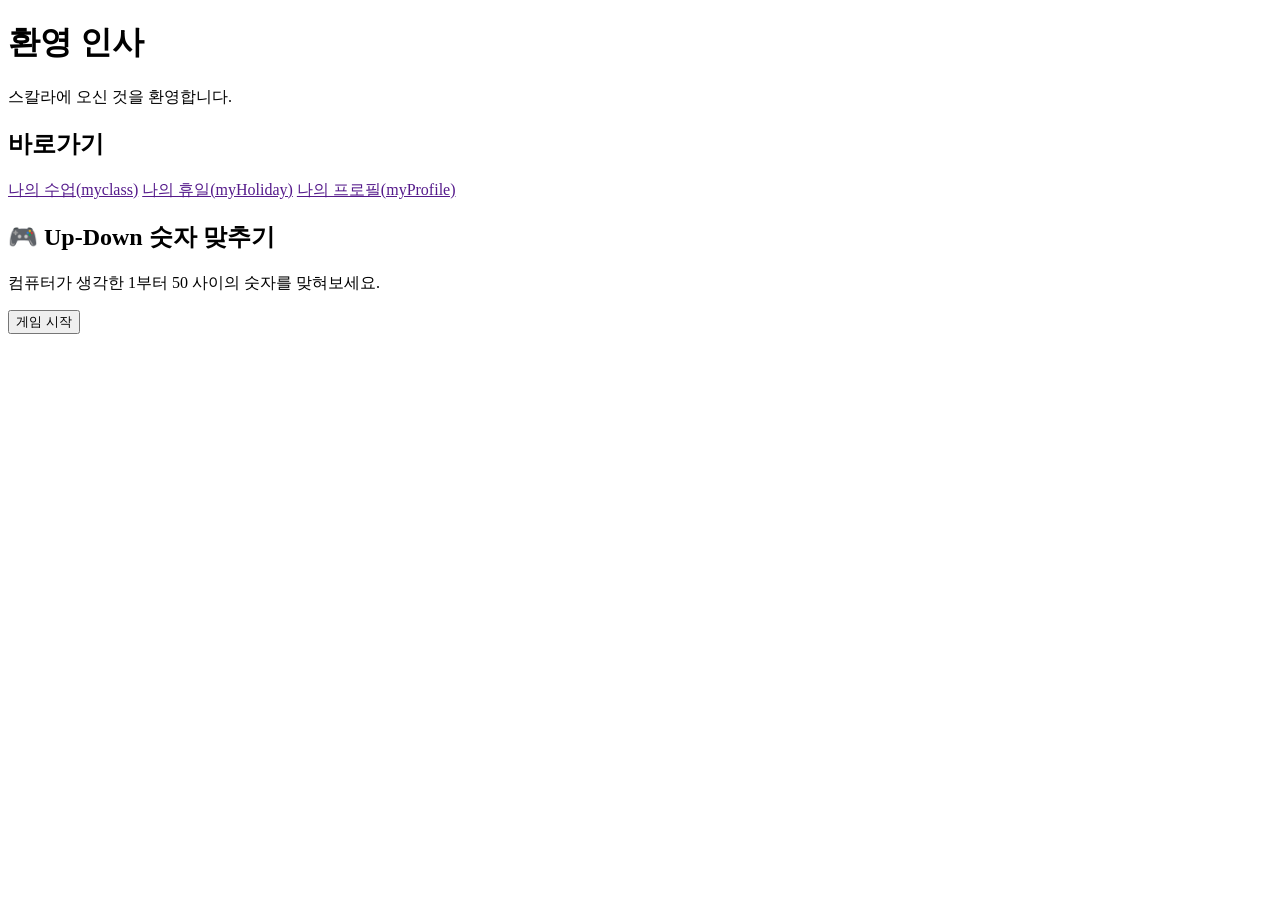
==== html/index.html @ d3bd7103 "[과제] Up-Down 숫자 맞추기 게임" ====
<!doctype html>
<html lang="ko">
  <head>
    <meta charset="UTF-8" />
    <meta name="viewport" content="width=device-width, initial-scale=1.0" />

    <title>Welcome SKALA</title>
  </head>

  <body>
    <h1>환영 인사</h1>

    <p>스칼라에 오신 것을 환영합니다.</p>
    
    <h2>바로가기</h2>

    <a href="">나의 수업(myclass)</a>

    <a href="">나의 휴일(myHoliday)</a>

    <a href="">나의 프로필(myProfile)</a>

    <section class="game-section">
    <h2>🎮 Up-Down 숫자 맞추기</h2>
    <p>컴퓨터가 생각한 1부터 50 사이의 숫자를 맞혀보세요.</p>

    <button type="button" onclick="startUpDownGame()">
        게임 시작
    </button>
</section>

<script src="../script/upDown.js"></script>
  </body>
</html>
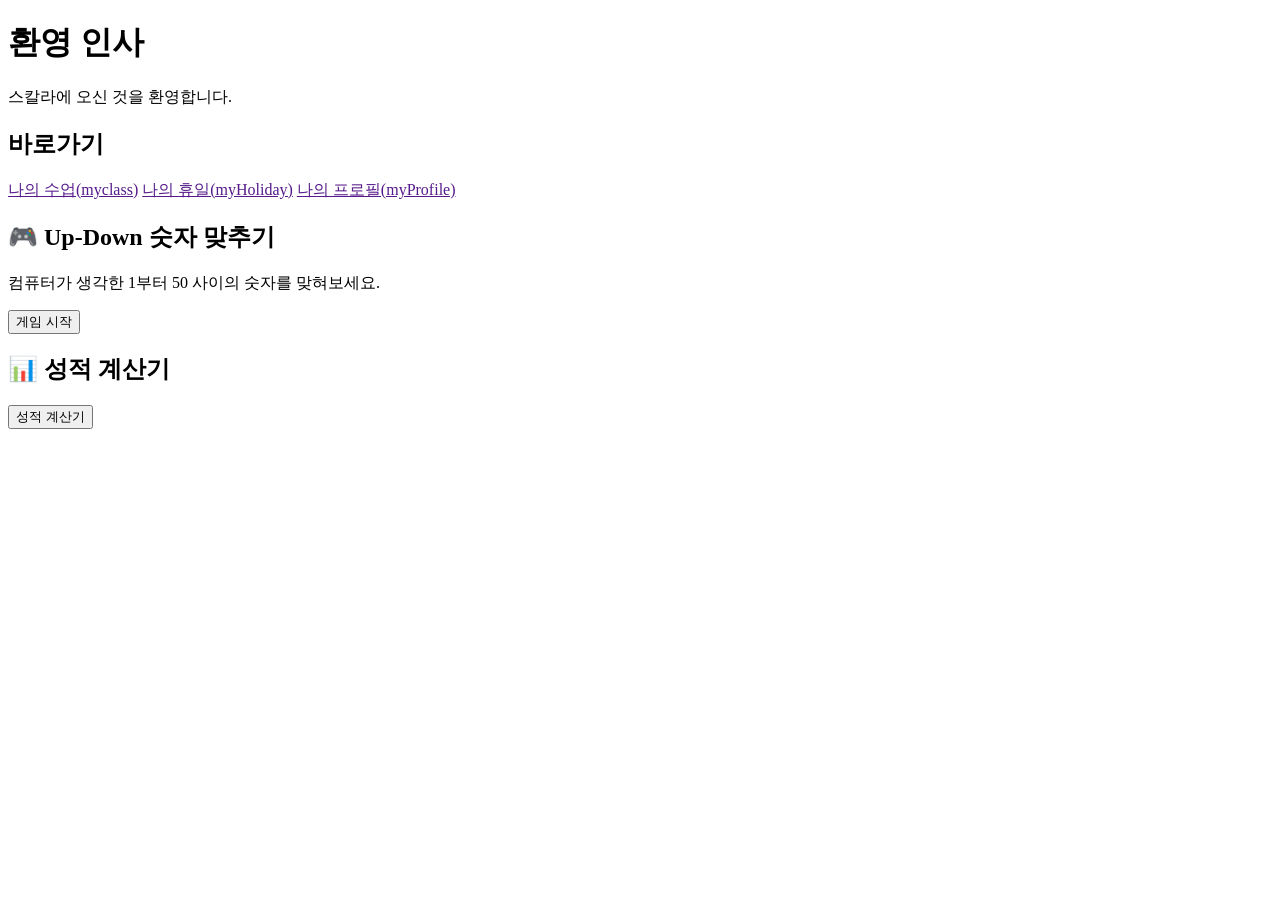
==== commit e784cc6c: "[과제] 성적 계산기" ====
--- a/html/index.html
+++ b/html/index.html
@@ -29,6 +29,17 @@
     </button>
 </section>
 
+<section>
+    <h2>📊 성적 계산기</h2>
+
+    <button type="button" onclick="calculateGrade()">
+        성적 계산기
+    </button>
+</section>
+
+
+
 <script src="../script/upDown.js"></script>
+<script src="../script/grade.js"></script>
   </body>
 </html>
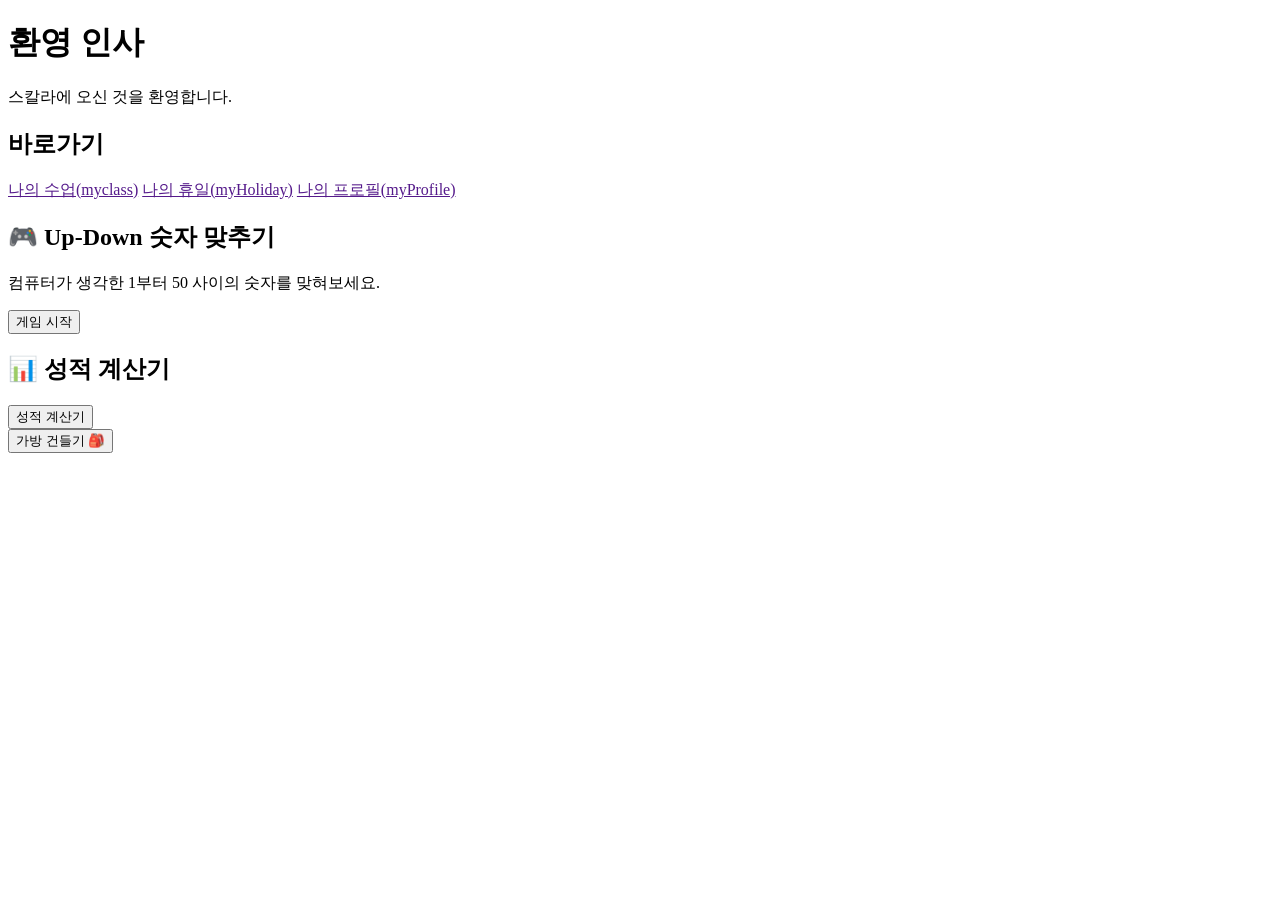
==== commit 70fcc175: "[과제] 내 가방 보기_출력 수정 요함" ====
--- a/html/index.html
+++ b/html/index.html
@@ -37,9 +37,14 @@
     </button>
 </section>
 
+<button type="button" onclick="ShowMyBag()">
+    가방 건들기 🎒
+</button>
+
 
 
 <script src="../script/upDown.js"></script>
 <script src="../script/grade.js"></script>
+<script src="../script/bag.js"></script>
   </body>
 </html>
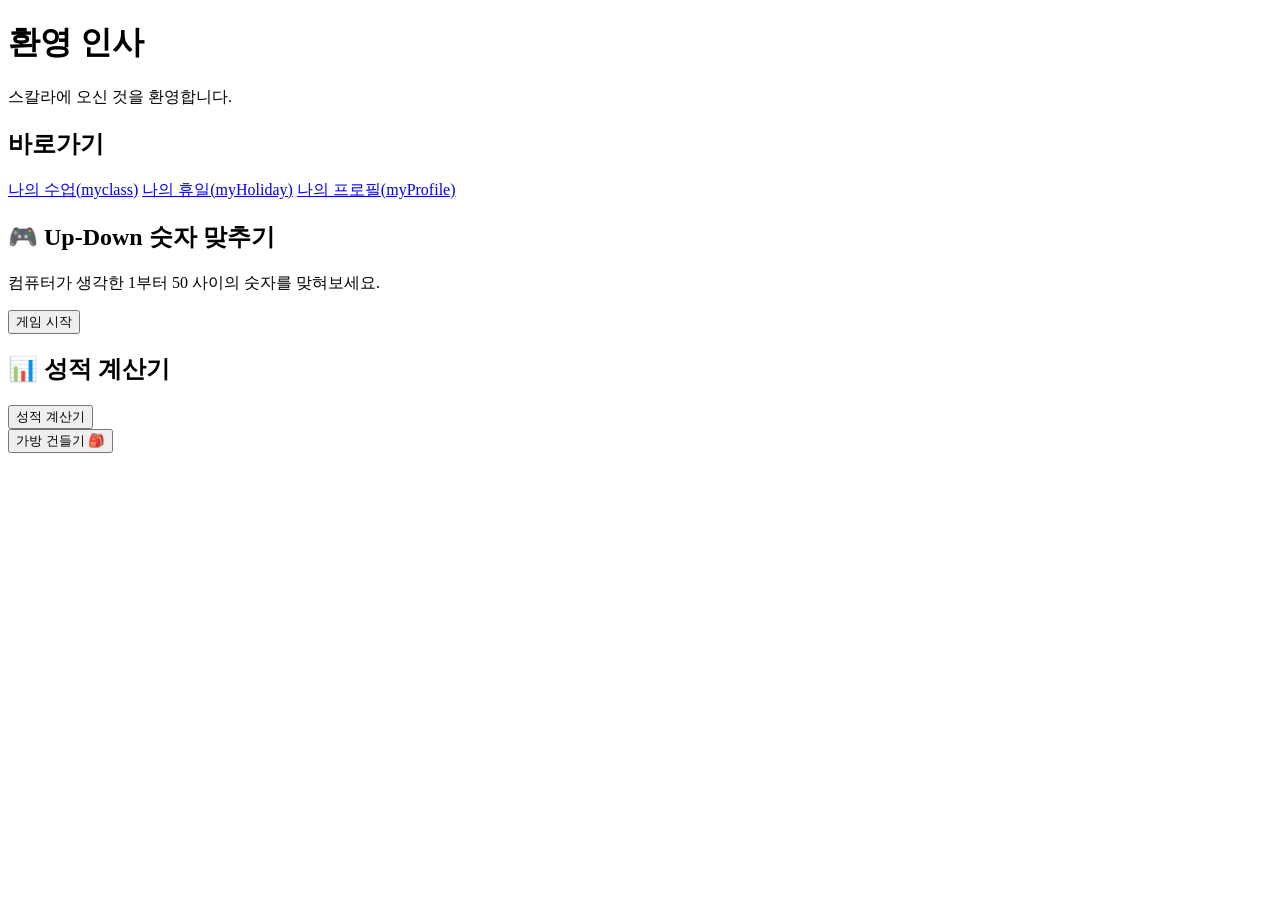
==== commit 00a5dee7: "bag.js 맨 윗줄에 필요없는 공백해결 및 [과제] 바로가기" ====
--- a/html/index.html
+++ b/html/index.html
@@ -11,40 +11,32 @@
     <h1>환영 인사</h1>
 
     <p>스칼라에 오신 것을 환영합니다.</p>
-    
+
     <h2>바로가기</h2>
 
-    <a href="">나의 수업(myclass)</a>
+    <a href="myClass.html">나의 수업(myclass)</a>
 
-    <a href="">나의 휴일(myHoliday)</a>
+    <a href="myHoliday.html">나의 휴일(myHoliday)</a>
 
-    <a href="">나의 프로필(myProfile)</a>
+    <a href="myProfile.html">나의 프로필(myProfile)</a>
 
     <section class="game-section">
-    <h2>🎮 Up-Down 숫자 맞추기</h2>
-    <p>컴퓨터가 생각한 1부터 50 사이의 숫자를 맞혀보세요.</p>
+      <h2>🎮 Up-Down 숫자 맞추기</h2>
+      <p>컴퓨터가 생각한 1부터 50 사이의 숫자를 맞혀보세요.</p>
 
-    <button type="button" onclick="startUpDownGame()">
-        게임 시작
-    </button>
-</section>
+      <button type="button" onclick="startUpDownGame()">게임 시작</button>
+    </section>
 
-<section>
-    <h2>📊 성적 계산기</h2>
+    <section>
+      <h2>📊 성적 계산기</h2>
 
-    <button type="button" onclick="calculateGrade()">
-        성적 계산기
-    </button>
-</section>
+      <button type="button" onclick="calculateGrade()">성적 계산기</button>
+    </section>
 
-<button type="button" onclick="ShowMyBag()">
-    가방 건들기 🎒
-</button>
+    <button type="button" onclick="ShowMyBag()">가방 건들기 🎒</button>
 
-
-
-<script src="../script/upDown.js"></script>
-<script src="../script/grade.js"></script>
-<script src="../script/bag.js"></script>
+    <script src="../script/upDown.js"></script>
+    <script src="../script/grade.js"></script>
+    <script src="../script/bag.js"></script>
   </body>
 </html>
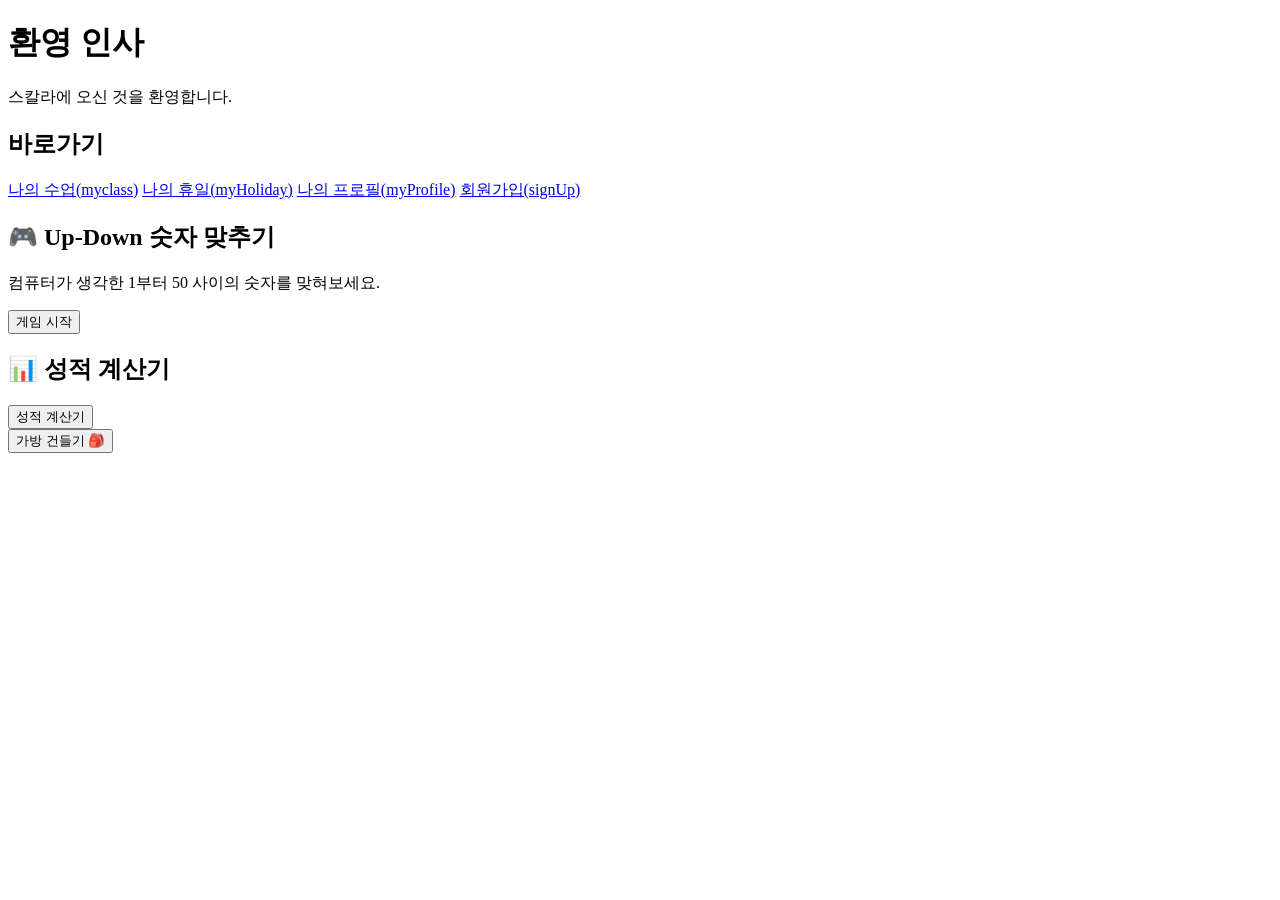
==== commit e9d066c0: "[과제] 회원가입 및 나의 휴일 일과 html올리기" ====
--- a/html/index.html
+++ b/html/index.html
@@ -20,6 +20,8 @@
 
     <a href="myProfile.html">나의 프로필(myProfile)</a>
 
+    <a href="signUp.html">회원가입(signUp)</a>
+
     <section class="game-section">
       <h2>🎮 Up-Down 숫자 맞추기</h2>
       <p>컴퓨터가 생각한 1부터 50 사이의 숫자를 맞혀보세요.</p>
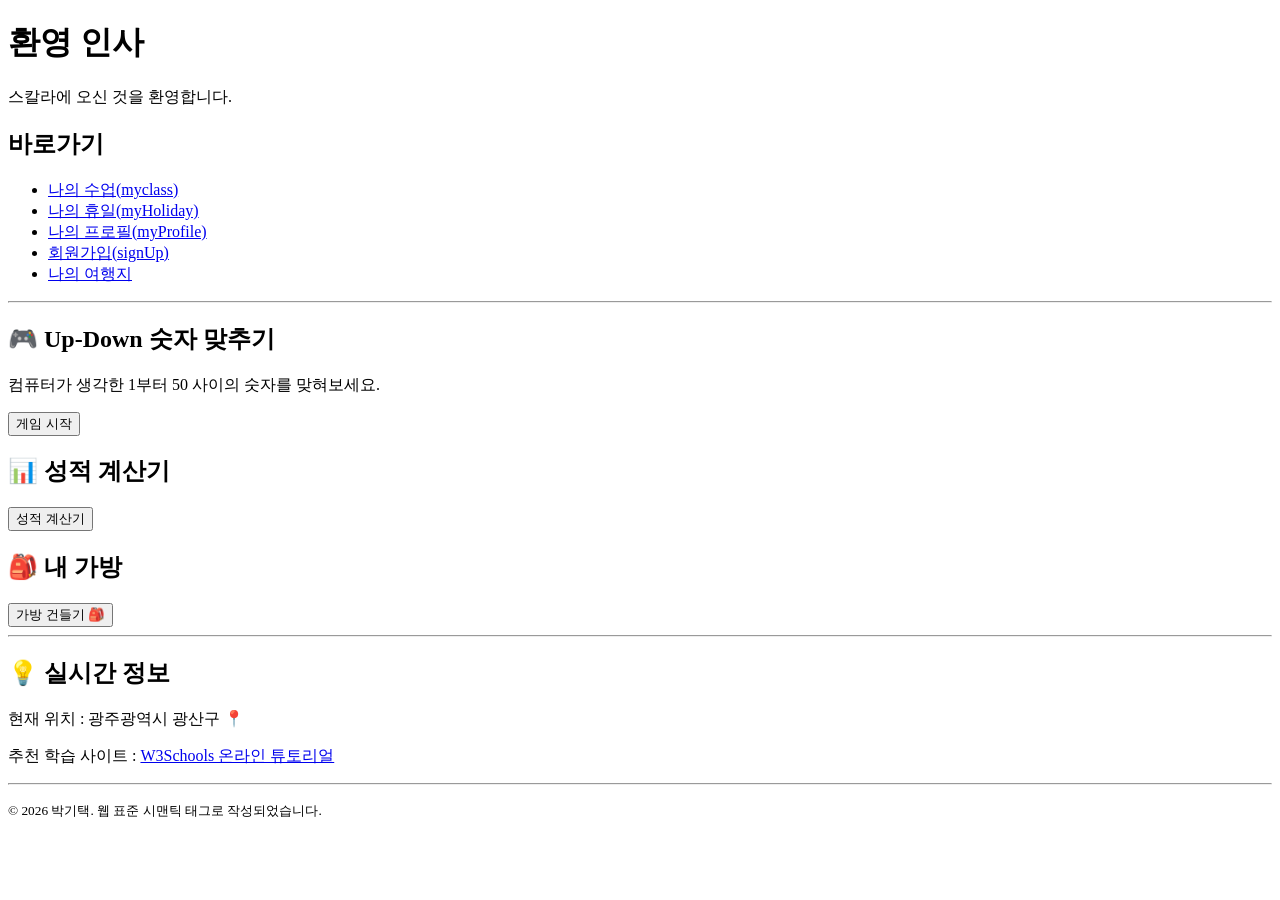
==== commit ef3adf54: "[과제] 여행 페이지 생성 및 index 페이지 수정" ====
--- a/html/index.html
+++ b/html/index.html
@@ -8,34 +8,61 @@
   </head>
 
   <body>
-    <h1>환영 인사</h1>
+    <header>
+      <h1>환영 인사</h1>
+      <p>스칼라에 오신 것을 환영합니다.</p>
+    </header>
 
-    <p>스칼라에 오신 것을 환영합니다.</p>
+    <nav>
+      <h2>바로가기</h2>
+      <ul>
+        <li><a href="myClass.html">나의 수업(myclass)</a></li>
+        <li><a href="myHoliday.html">나의 휴일(myHoliday)</a></li>
+        <li><a href="myProfile.html">나의 프로필(myProfile)</a></li>
+        <li><a href="signUp.html">회원가입(signUp)</a></li>
+        <li><a href="myHoliday.html">나의 여행지</a></li>
+      </ul>
+    </nav>
 
-    <h2>바로가기</h2>
+    <hr />
 
-    <a href="myClass.html">나의 수업(myclass)</a>
+    <main>
+      <section class="game-section">
+        <h2>🎮 Up-Down 숫자 맞추기</h2>
+        <p>컴퓨터가 생각한 1부터 50 사이의 숫자를 맞혀보세요.</p>
 
-    <a href="myHoliday.html">나의 휴일(myHoliday)</a>
+        <button type="button" onclick="startUpDownGame()">게임 시작</button>
+      </section>
 
-    <a href="myProfile.html">나의 프로필(myProfile)</a>
+      <section>
+        <h2>📊 성적 계산기</h2>
 
-    <a href="signUp.html">회원가입(signUp)</a>
+        <button type="button" onclick="calculateGrade()">성적 계산기</button>
+      </section>
 
-    <section class="game-section">
-      <h2>🎮 Up-Down 숫자 맞추기</h2>
-      <p>컴퓨터가 생각한 1부터 50 사이의 숫자를 맞혀보세요.</p>
+      <section>
+        <h2>🎒 내 가방</h2>
 
-      <button type="button" onclick="startUpDownGame()">게임 시작</button>
-    </section>
+        <button type="button" onclick="ShowMyBag()">가방 건들기 🎒</button>
+      </section>
+    </main>
 
-    <section>
-      <h2>📊 성적 계산기</h2>
+    <hr />
 
-      <button type="button" onclick="calculateGrade()">성적 계산기</button>
-    </section>
+    <aside>
+      <h2>💡 실시간 정보</h2>
+      <p>현재 위치 : 광주광역시 광산구 📍</p>
+      <p>
+        추천 학습 사이트 :
+        <a href="https://www.w3schools.com" target="_blank">W3Schools 온라인 튜토리얼</a>
+      </p>
+    </aside>
 
-    <button type="button" onclick="ShowMyBag()">가방 건들기 🎒</button>
+    <hr />
+
+    <footer>
+      <p><small>© 2026 박기택. 웹 표준 시맨틱 태그로 작성되었습니다.</small></p>
+    </footer>
 
     <script src="../script/upDown.js"></script>
     <script src="../script/grade.js"></script>
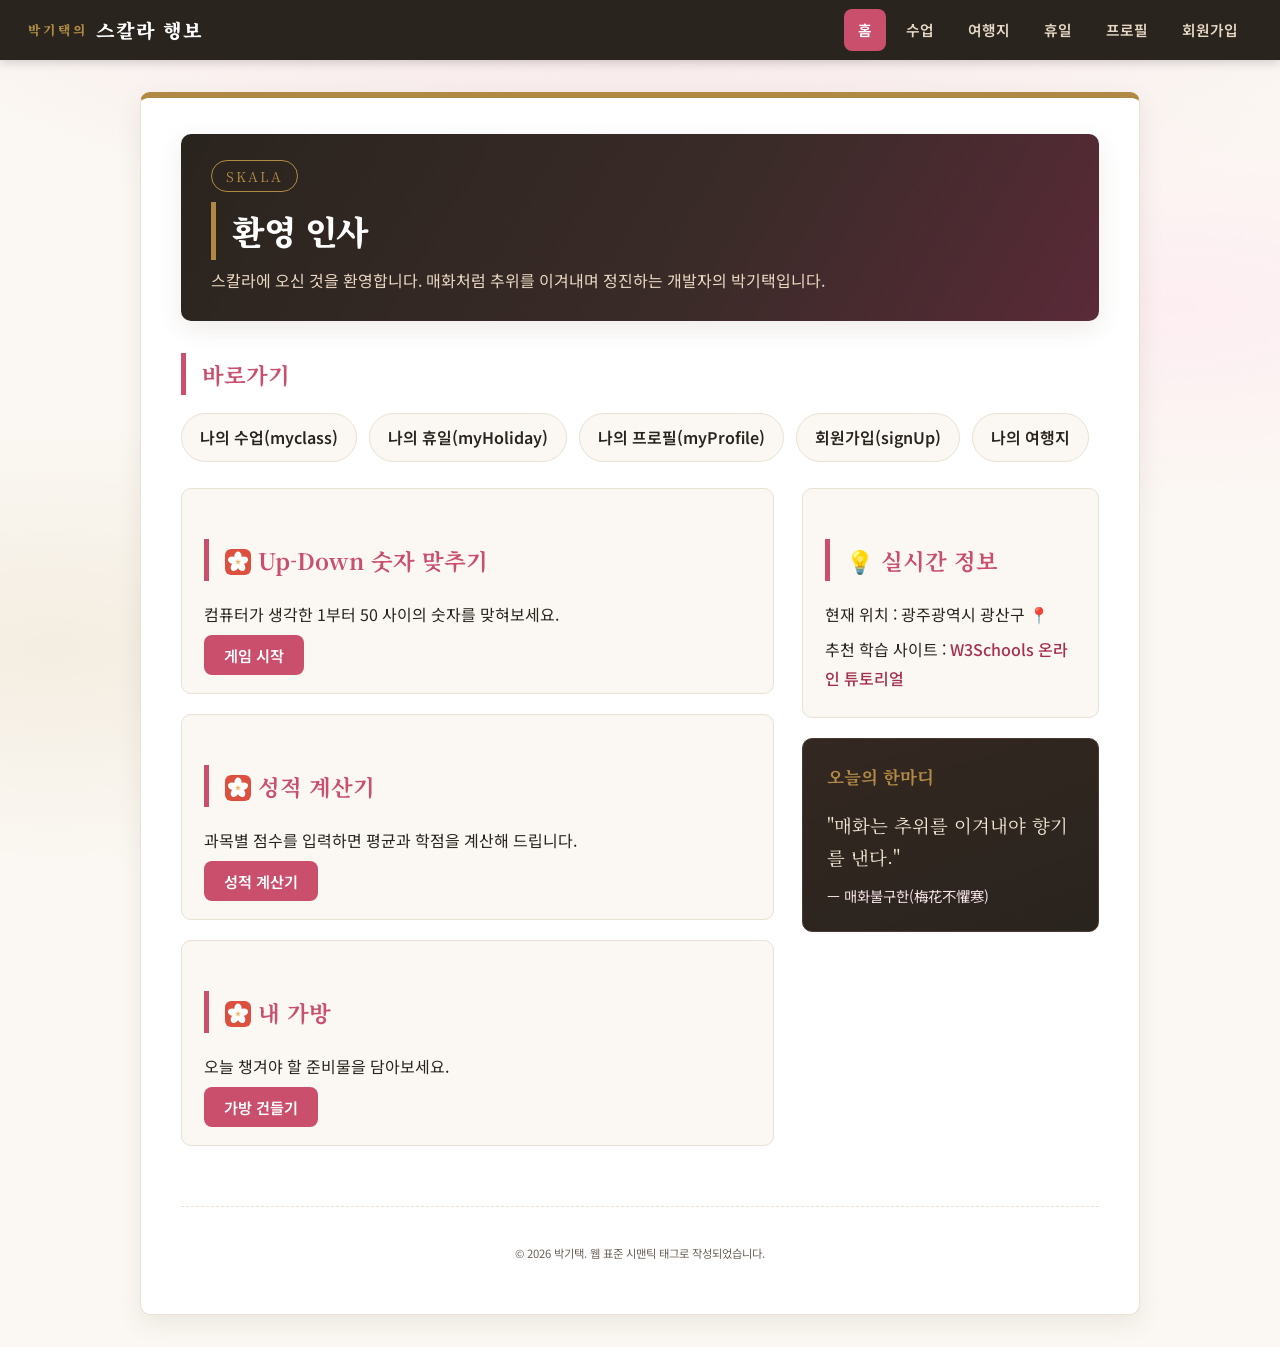
==== commit 3dcf3407: "[과제] CSS 파일 추가 및 html 수정, bgm.js 음악 자동 재생 기능" ====
--- a/html/index.html
+++ b/html/index.html
@@ -3,66 +3,107 @@
   <head>
     <meta charset="UTF-8" />
     <meta name="viewport" content="width=device-width, initial-scale=1.0" />
-
     <title>Welcome SKALA</title>
+    <link rel="stylesheet" href="../css/style.css" />
   </head>
 
   <body>
-    <header>
-      <h1>환영 인사</h1>
-      <p>스칼라에 오신 것을 환영합니다.</p>
-    </header>
-
-    <nav>
-      <h2>바로가기</h2>
+    <nav class="topnav">
+      <span class="brand"><span class="cn">박기택의</span> 스칼라 행보</span>
       <ul>
-        <li><a href="myClass.html">나의 수업(myclass)</a></li>
-        <li><a href="myHoliday.html">나의 휴일(myHoliday)</a></li>
-        <li><a href="myProfile.html">나의 프로필(myProfile)</a></li>
-        <li><a href="signUp.html">회원가입(signUp)</a></li>
-        <li><a href="myHoliday.html">나의 여행지</a></li>
+        <li><a href="index.html" class="active">홈</a></li>
+        <li><a href="myClass.html">수업</a></li>
+        <li><a href="myTrip.html">여행지</a></li>
+        <li><a href="myHoliday.html">휴일</a></li>
+        <li><a href="myProfile.html">프로필</a></li>
+        <li><a href="signUp.html">회원가입</a></li>
       </ul>
     </nav>
 
-    <hr />
+    <div class="container">
+      <header class="hero">
+        <div class="hero-text">
+          <span class="badge">SKALA</span>
+          <h1>환영 인사</h1>
+          <p>
+            스칼라에 오신 것을 환영합니다. 매화처럼 추위를 이겨내며 정진하는
+            개발자의 박기택입니다.
+          </p>
+        </div>
+      </header>
 
-    <main>
-      <section class="game-section">
-        <h2>🎮 Up-Down 숫자 맞추기</h2>
-        <p>컴퓨터가 생각한 1부터 50 사이의 숫자를 맞혀보세요.</p>
+      <nav class="shortcuts" aria-label="바로가기">
+        <h2>바로가기</h2>
+        <ul>
+          <li><a href="myClass.html">나의 수업(myclass)</a></li>
+          <li><a href="myHoliday.html">나의 휴일(myHoliday)</a></li>
+          <li><a href="myProfile.html">나의 프로필(myProfile)</a></li>
+          <li><a href="signUp.html">회원가입(signUp)</a></li>
+          <li><a href="myTrip.html">나의 여행지</a></li>
+        </ul>
+      </nav>
 
-        <button type="button" onclick="startUpDownGame()">게임 시작</button>
-      </section>
+      <div class="layout">
+        <main>
+          <section class="panel game-section">
+            <h2>
+              <img class="maehwa" src="../media/maehwa.svg" alt="" /> Up-Down
+              숫자 맞추기
+            </h2>
+            <p>컴퓨터가 생각한 1부터 50 사이의 숫자를 맞혀보세요.</p>
+            <button class="btn" type="button" onclick="startUpDownGame()">
+              게임 시작
+            </button>
+          </section>
 
-      <section>
-        <h2>📊 성적 계산기</h2>
+          <section class="panel">
+            <h2>
+              <img class="maehwa" src="../media/maehwa.svg" alt="" /> 성적
+              계산기
+            </h2>
+            <p>과목별 점수를 입력하면 평균과 학점을 계산해 드립니다.</p>
+            <button class="btn" type="button" onclick="calculateGrade()">
+              성적 계산기
+            </button>
+          </section>
 
-        <button type="button" onclick="calculateGrade()">성적 계산기</button>
-      </section>
+          <section class="panel">
+            <h2>
+              <img class="maehwa" src="../media/maehwa.svg" alt="" /> 내 가방
+            </h2>
+            <p>오늘 챙겨야 할 준비물을 담아보세요.</p>
+            <button class="btn" type="button" onclick="ShowMyBag()">
+              가방 건들기
+            </button>
+          </section>
+        </main>
 
-      <section>
-        <h2>🎒 내 가방</h2>
+        <aside>
+          <section class="panel">
+            <h2>💡 실시간 정보</h2>
+            <p>현재 위치 : 광주광역시 광산구 📍</p>
+            <p>
+              추천 학습 사이트 :
+              <a href="https://www.w3schools.com" target="_blank" rel="noopener"
+                >W3Schools 온라인 튜토리얼</a
+              >
+            </p>
+          </section>
 
-        <button type="button" onclick="ShowMyBag()">가방 건들기 🎒</button>
-      </section>
-    </main>
+          <section class="quote">
+            <h3>오늘의 한마디</h3>
+            <blockquote>"매화는 추위를 이겨내야 향기를 낸다."</blockquote>
+            <cite>— 매화불구한(梅花不懼寒)</cite>
+          </section>
+        </aside>
+      </div>
 
-    <hr />
-
-    <aside>
-      <h2>💡 실시간 정보</h2>
-      <p>현재 위치 : 광주광역시 광산구 📍</p>
-      <p>
-        추천 학습 사이트 :
-        <a href="https://www.w3schools.com" target="_blank">W3Schools 온라인 튜토리얼</a>
-      </p>
-    </aside>
-
-    <hr />
-
-    <footer>
-      <p><small>© 2026 박기택. 웹 표준 시맨틱 태그로 작성되었습니다.</small></p>
-    </footer>
+      <footer>
+        <p>
+          <small>© 2026 박기택. 웹 표준 시맨틱 태그로 작성되었습니다.</small>
+        </p>
+      </footer>
+    </div>
 
     <script src="../script/upDown.js"></script>
     <script src="../script/grade.js"></script>
--- a/css/style.css
+++ b/css/style.css
@@ -0,0 +1,708 @@
+/* 웹폰트 — 제목: Noto Serif KR / 본문: Noto Sans KR */
+@import url("https://fonts.googleapis.com/css2?family=Noto+Serif+KR:wght@500;700;900&family=Noto+Sans+KR:wght@400;500;700&display=swap");
+
+/* 테마 토큰 — 전 페이지에서 재사용하는 색·그림자 */
+:root {
+  --plum: #c94f6d;
+  --plum-dark: #a5314f;
+  --plum-soft: #f7e3e8;
+  --ink: #2a241e;
+  --paper: #fbf8f3;
+  --paper-card: #ffffff;
+  --gold: #b08a45;
+  --seal: #c0392b;
+  --line: #e9e1d4;
+  --muted: #6e645a;
+  --shadow: 0 8px 24px rgba(90, 70, 50, 0.1);
+}
+
+/* 전역 기초 */
+* {
+  box-sizing: border-box;
+}
+body {
+  margin: 0;
+  font-family: "Noto Sans KR", sans-serif;
+  line-height: 1.8;
+  color: var(--ink);
+  background-color: var(--paper);
+  background-image:
+    radial-gradient(110% 55% at 50% -6%, var(--plum-soft), transparent 60%),
+    radial-gradient(60% 36% at 92% 34%, #fdeef2, transparent 65%),
+    radial-gradient(64% 40% at 4% 72%, #f4ede1, transparent 62%);
+  background-attachment: fixed;
+}
+
+/* 제목 타이포 (전 페이지 공통) */
+h1,
+h2 {
+  font-family: "Noto Serif KR", serif;
+  color: var(--plum);
+  padding: 6px 0 6px 16px;
+  border-left: 5px solid var(--plum);
+  line-height: 1.35;
+}
+h1 {
+  font-size: 2.1rem;
+  font-weight: 900;
+  letter-spacing: -0.5px;
+}
+h2 {
+  font-size: 1.4rem;
+  font-weight: 700;
+  margin-top: 2rem;
+}
+h3 {
+  font-family: "Noto Serif KR", serif;
+  color: var(--plum-dark);
+  font-size: 1.1rem;
+}
+
+/* 링크 · 형광펜(mark) (전 페이지 공통) */
+a {
+  color: var(--plum-dark);
+  text-decoration: none;
+  font-weight: 500;
+  transition: color 0.25s ease;
+}
+a:hover {
+  color: var(--gold);
+  text-decoration: underline;
+}
+mark {
+  background: linear-gradient(transparent 55%, var(--plum-soft) 55%);
+  color: var(--plum-dark);
+  padding: 0 2px;
+  font-weight: 600;
+}
+
+/* 미디어 반응형 — 이미지·영상이 컨테이너 밖으로 안 넘치게 (전 페이지) */
+img {
+  max-width: 100%;
+  height: auto;
+}
+video {
+  max-width: 100%;
+  height: auto;
+}
+
+/* 매화 아이콘 — 제목·버튼 옆 인라인 아이콘 크기/정렬  */
+.maehwa {
+  width: 1.15em;
+  height: 1.15em;
+  vertical-align: -0.2em;
+}
+
+/* .container — 본문을 가운데 정렬하는 카드 래퍼 (전 페이지 공통) */
+.container {
+  max-width: 1000px;
+  margin: 32px auto;
+  padding: 36px 40px;
+  background: var(--paper-card);
+  border: 1px solid var(--line);
+  border-top: 6px solid var(--gold);
+  border-radius: 10px;
+  box-shadow: var(--shadow);
+}
+
+/* 페이지 하단 푸터 (전 페이지 공통) */
+footer {
+  margin-top: 2.5rem;
+  padding-top: 1.2rem;
+  border-top: 1px dashed var(--line);
+  color: var(--muted);
+  font-size: 0.85rem;
+  text-align: center;
+}
+
+/* .topnav — 상단 고정 내비게이션 바 (전 페이지 공통) */
+.topnav {
+  position: sticky;
+  top: 0;
+  z-index: 20;
+  display: flex;
+  align-items: center;
+  gap: 20px;
+  background: var(--ink);
+  color: #f7ecdb;
+  padding: 0 28px;
+  height: 60px;
+  box-shadow: 0 2px 10px rgba(0, 0, 0, 0.18);
+}
+.topnav .brand {
+  font-family: "Noto Serif KR", serif;
+  font-weight: 900;
+  font-size: 1.2rem;
+  color: #fff;
+  letter-spacing: 1px;
+  display: flex;
+  align-items: center;
+  gap: 8px;
+}
+.topnav .brand .cn {
+  color: var(--gold);
+  font-size: 0.8rem;
+  letter-spacing: 3px;
+}
+.topnav ul {
+  list-style: none;
+  display: flex;
+  gap: 6px;
+  margin: 0;
+  padding: 0;
+  margin-left: auto;
+  flex-wrap: wrap;
+}
+.topnav a {
+  display: block;
+  padding: 8px 14px;
+  border-radius: 8px;
+  color: #e6d8c4;
+  font-weight: 600;
+  font-size: 0.92rem;
+  transition:
+    background-color 0.25s ease,
+    color 0.25s ease;
+}
+.topnav a:hover {
+  background: rgba(255, 255, 255, 0.1);
+  color: #fff;
+  text-decoration: none;
+}
+.topnav a.active {
+  /* 현재 보고 있는 페이지 메뉴 강조 */
+  background: var(--plum);
+  color: #fff;
+}
+@media (max-width: 786px) {
+  /* 좁은 화면: 상단 내비를 세로로 쌓음 (전역 반응형은 파일 맨 아래) */
+  .topnav {
+    flex-direction: column;
+    height: auto;
+    padding: 12px 16px;
+    gap: 10px;
+  }
+  .topnav ul {
+    margin-left: 0;
+    justify-content: center;
+  }
+}
+
+/* .hero — index 상단 환영 배너 */
+.hero {
+  display: flex;
+  align-items: center;
+  gap: 28px;
+  background: linear-gradient(120deg, #2a241e 0%, #3a2b28 58%, #5a2a38 100%);
+  border-radius: 10px;
+  padding: 26px 30px;
+  margin-bottom: 26px;
+  box-shadow: var(--shadow);
+}
+.hero .hero-text {
+  color: #f7ecdb;
+}
+.hero .hero-text h1 {
+  color: #fff;
+  border-left-color: var(--gold);
+  padding-left: 16px;
+  margin: 0 0 6px;
+  animation: fadeInDown 1s ease both; /* 페이지 진입 시 제목 등장 */
+}
+.hero .hero-text p {
+  margin: 0;
+  color: #e9d7c2;
+}
+.hero .badge {
+  display: inline-block;
+  margin-bottom: 10px;
+  font-family: "Noto Serif KR", serif;
+  color: var(--gold);
+  border: 1px solid var(--gold);
+  border-radius: 999px;
+  padding: 3px 14px;
+  font-size: 0.85rem;
+  letter-spacing: 2px;
+}
+
+/* index 히어로 제목 등장 애니메이션 (.hero h1 에서 사용) */
+@keyframes fadeInDown {
+  from {
+    opacity: 0;
+    transform: translateY(-22px);
+  }
+  to {
+    opacity: 1;
+    transform: translateY(0);
+  }
+}
+
+/* .shortcuts — index 바로가기 메뉴 (링크를 가로 flex 로 배치) */
+.shortcuts ul {
+  list-style: none;
+  display: flex;
+  flex-wrap: wrap;
+  gap: 12px;
+  padding: 0;
+  margin: 0 0 26px;
+}
+.shortcuts a {
+  display: block;
+  padding: 9px 18px;
+  background: var(--paper);
+  border: 1px solid var(--line);
+  border-radius: 999px;
+  color: var(--ink);
+  font-weight: 600;
+  transition:
+    background-color 0.3s ease,
+    color 0.3s ease,
+    transform 0.2s ease;
+}
+.shortcuts a:hover {
+  background: var(--plum);
+  color: #fff;
+  text-decoration: none;
+  transform: translateY(-2px);
+}
+
+/* .layout — index 본문(main 넓게) + 사이드(aside 좁게) 2단 배치 */
+.layout {
+  display: flex;
+  gap: 28px;
+  align-items: flex-start;
+}
+.layout main {
+  flex: 2;
+  min-width: 0;
+}
+.layout aside {
+  flex: 1;
+  min-width: 0;
+}
+
+/* .panel — index 콘텐츠 카드 섹션 (게임·계산기·가방·실시간정보) */
+section.panel {
+  background: var(--paper);
+  border: 1px solid var(--line);
+  border-radius: 10px;
+  padding: 18px 22px;
+  margin-bottom: 20px;
+}
+section.panel p {
+  margin: 0.4rem 0;
+}
+
+/* .btn — index 기본 버튼 (게임 시작·성적 계산기·가방 건들기) */
+.btn {
+  font-family: "Noto Sans KR", sans-serif;
+  font-weight: 600;
+  font-size: 0.95rem;
+  background: var(--plum);
+  color: #fff;
+  border: none;
+  padding: 9px 20px;
+  border-radius: 8px;
+  cursor: pointer;
+  transition:
+    background-color 0.3s ease,
+    transform 0.15s ease,
+    box-shadow 0.3s ease;
+}
+.btn:hover {
+  background: var(--plum-dark);
+  transform: translateY(-2px);
+  box-shadow: 0 6px 14px rgba(165, 49, 79, 0.3);
+}
+.btn:active {
+  transform: translateY(0);
+}
+
+/* .quote — index 사이드(aside) 명언 카드 */
+.quote {
+  background: linear-gradient(160deg, #332721, #2a241e);
+  color: #f3e6d3;
+  border-radius: 10px;
+  padding: 22px 24px;
+  border: 1px solid #4a3a33;
+}
+.quote h3 {
+  color: var(--gold);
+  margin-top: 0;
+}
+.quote blockquote {
+  margin: 0;
+  font-family: "Noto Serif KR", serif;
+  font-size: 1.15rem;
+  line-height: 1.7;
+}
+.quote cite {
+  display: block;
+  margin-top: 10px;
+  color: var(--plum-soft);
+  font-style: normal;
+  font-size: 0.9rem;
+}
+
+/* .timetable — myClass 강의 시간표 */
+.timetable {
+  border-collapse: collapse;
+  width: 100%;
+  margin-top: 1rem;
+  background: var(--paper-card);
+  box-shadow: var(--shadow);
+}
+.timetable caption {
+  caption-side: bottom;
+  color: var(--muted);
+  font-size: 0.85rem;
+  padding-top: 0.7rem;
+}
+.timetable th {
+  background: var(--ink);
+  color: #f7ecdb;
+  padding: 12px 10px;
+  font-weight: 700;
+  border: 1px solid #3a302a;
+  border-bottom: 3px solid var(--plum);
+}
+.timetable td {
+  border: 1px solid var(--line);
+  padding: 10px 12px;
+  text-align: center;
+  vertical-align: middle;
+  font-size: 0.9rem;
+}
+.timetable tbody th {
+  /* 각 행 첫 칸(시간대) 강조 */
+  background: #f4ecdd;
+  color: var(--plum-dark);
+  white-space: nowrap;
+  border: 1px solid var(--line);
+}
+.timetable td.lunch {
+  /* 점심시간 칸 */
+  background: var(--plum-soft);
+  color: var(--plum-dark);
+  font-weight: 700;
+}
+.timetable td.free {
+  /* 자율학습 칸 */
+  background: #f4ecd7;
+  color: var(--muted);
+  font-style: italic;
+}
+.timetable tr:hover td {
+  background: #fdf6ef;
+  transition: background-color 0.25s ease;
+}
+
+/* .trip-* — myTrip 여행 카드 (3열 그리드 + hover 시 떠오름) */
+.trip-grid {
+  display: grid;
+  grid-template-columns: repeat(3, 1fr);
+  gap: 22px;
+  margin-top: 1.2rem;
+}
+.trip-card {
+  background: var(--paper-card);
+  border: 1px solid var(--line);
+  border-radius: 10px;
+  padding: 14px;
+  margin: 0;
+  box-shadow: 0 3px 10px rgba(90, 70, 50, 0.08);
+  transition:
+    transform 0.28s ease,
+    box-shadow 0.28s ease;
+}
+.trip-card:hover {
+  transform: translateY(-8px);
+  box-shadow: 0 16px 30px rgba(90, 70, 50, 0.2);
+}
+.trip-photo {
+  /* 사진을 카드 폭에 맞춰 잘라 담는 틀 */
+  height: 180px;
+  border-radius: 8px;
+  overflow: hidden;
+  margin-bottom: 12px;
+  display: block;
+  background: #efe7d6;
+}
+.trip-photo img {
+  width: 100%;
+  height: 100%;
+  object-fit: cover;
+  display: block;
+}
+.trip-card h3 {
+  margin: 0.2rem 0 0.4rem;
+}
+.trip-card .place {
+  color: var(--gold);
+  font-size: 0.85rem;
+  font-weight: 600;
+}
+.trip-card p {
+  font-size: 0.92rem;
+  color: var(--ink);
+  margin: 0.4rem 0 0;
+}
+
+/* .vlog — myTrip 오디오·영상(브이로그) 영역 */
+.vlog {
+  margin-top: 2rem;
+}
+.vlog figure {
+  margin: 1rem 0 0;
+}
+.vlog figcaption {
+  color: var(--muted);
+  font-size: 0.9rem;
+  margin-top: 0.5rem;
+}
+
+/* .day-block · .schedule — myHoliday 하루 일과 목록 */
+.day-block {
+  background: var(--paper);
+  border: 1px solid var(--line);
+  border-left: 4px solid var(--gold);
+  border-radius: 8px;
+  padding: 8px 20px 16px;
+  margin-bottom: 18px;
+}
+.schedule {
+  list-style: none;
+  padding: 0;
+  margin: 0;
+}
+.schedule li {
+  padding: 7px 0;
+  border-bottom: 1px dashed var(--line);
+}
+.schedule li:last-child {
+  border-bottom: none;
+}
+.schedule .time {
+  display: inline-block;
+  min-width: 64px;
+  color: var(--plum);
+  font-weight: 700;
+}
+
+/* .profile-list · dl.words — myProfile 소개 목록/정의 */
+.profile-list li {
+  margin: 0.3rem 0;
+}
+dl.words dt {
+  font-family: "Noto Serif KR", serif;
+  color: var(--plum-dark);
+  font-weight: 700;
+  font-size: 1.05rem;
+  margin-top: 14px;
+}
+dl.words dd {
+  margin: 0.2rem 0 0 1.2rem;
+  color: var(--ink);
+}
+
+/* .result-container — signUpResult 안내 페이지 제목 포인트색 */
+.result-container h1 {
+  border-left-color: var(--seal);
+  color: var(--plum-dark);
+}
+
+/* form — signUp 회원가입 폼: 그룹 상자·라벨 */
+form fieldset {
+  border: 1px solid var(--line);
+  border-radius: 10px;
+  padding: 20px 22px;
+  margin: 0 0 22px;
+  background: var(--paper);
+}
+form legend {
+  font-family: "Noto Serif KR", serif;
+  color: var(--plum);
+  font-weight: 700;
+  font-size: 1.1rem;
+  padding: 0 10px;
+}
+form label {
+  display: inline-block;
+  font-weight: 500;
+  margin-bottom: 4px;
+}
+.field {
+  margin-bottom: 16px;
+}
+.field > label {
+  display: block;
+  margin-bottom: 6px;
+  color: var(--ink);
+  font-weight: 600;
+}
+
+/* signUp 입력창(input·textarea·select) + 포커스 강조 */
+input[type="text"],
+input[type="password"],
+input[type="email"],
+input[type="date"],
+textarea,
+select {
+  width: 100%;
+  padding: 11px 13px;
+  font-size: 1rem;
+  font-family: "Noto Sans KR", sans-serif;
+  color: var(--ink);
+  border: 1px solid var(--line);
+  border-radius: 8px;
+  background: #fff;
+  transition:
+    border-color 0.25s ease,
+    box-shadow 0.25s ease;
+}
+input:focus,
+textarea:focus,
+select:focus {
+  outline: none;
+  border-color: var(--plum);
+  box-shadow: 0 0 0 3px rgba(201, 79, 109, 0.15); /* 포커스 링 */
+}
+textarea {
+  resize: vertical;
+  min-height: 110px;
+}
+.hint {
+  color: var(--muted);
+  font-size: 0.85rem;
+  margin-left: 6px;
+}
+.req {
+  color: var(--plum);
+  font-weight: 700;
+}
+
+/* signUp 라디오·체크박스 묶음(.choice-group) + 이메일 한 줄(.inline-row) */
+.choice-group {
+  display: flex;
+  flex-wrap: wrap;
+  gap: 10px 18px;
+}
+.choice {
+  display: inline-flex;
+  align-items: center;
+  gap: 7px;
+  background: #fff;
+  border: 1px solid var(--line);
+  border-radius: 8px;
+  padding: 8px 14px;
+  cursor: pointer;
+  transition:
+    border-color 0.2s ease,
+    background-color 0.2s ease;
+}
+.choice:hover {
+  border-color: var(--plum);
+  background: var(--plum-soft);
+}
+.choice input {
+  width: auto;
+  margin: 0;
+  accent-color: var(--plum);
+}
+.inline-row {
+  display: flex;
+  gap: 10px;
+  align-items: center;
+}
+.inline-row input {
+  flex: 1;
+}
+.inline-row select {
+  width: auto;
+}
+
+/* signUp 하단 버튼 — 제출(플럼) / 다시작성(회색) */
+.form-actions {
+  display: flex;
+  gap: 12px;
+  margin-top: 8px;
+}
+button[type="submit"],
+input[type="submit"] {
+  background: var(--plum);
+  color: #fff;
+  border: none;
+  padding: 13px 30px;
+  border-radius: 8px;
+  font-size: 1rem;
+  font-weight: 700;
+  cursor: pointer;
+  transition:
+    background-color 0.3s ease,
+    transform 0.15s ease;
+}
+button[type="submit"]:hover,
+input[type="submit"]:hover {
+  background: var(--plum-dark);
+  transform: translateY(-2px);
+}
+button[type="reset"],
+input[type="reset"] {
+  background: #efe7d6;
+  color: var(--ink);
+  border: 1px solid var(--line);
+  padding: 13px 26px;
+  border-radius: 8px;
+  font-size: 1rem;
+  font-weight: 600;
+  cursor: pointer;
+  transition:
+    background-color 0.3s ease,
+    transform 0.15s ease;
+}
+button[type="reset"]:hover,
+input[type="reset"]:hover {
+  background: #e2d6bd;
+  transform: translateY(-2px);
+}
+
+/* 반응형 — 786px 이하: 가로 2단 배치를 세로 1단으로 전환 */
+@media (max-width: 786px) {
+  .container {
+    margin: 16px;
+    padding: 22px 18px;
+  }
+  h1 {
+    font-size: 1.7rem;
+  }
+  .hero {
+    flex-direction: column;
+    text-align: center;
+  }
+  .layout {
+    /* index 본문+사이드 → 세로 1단 */
+    flex-direction: column;
+  }
+  .shortcuts ul {
+    /* 바로가기 메뉴 → 세로 1단 */
+    flex-direction: column;
+  }
+  .trip-grid {
+    /* 여행 카드 3열 → 1열 */
+    grid-template-columns: 1fr;
+  }
+  .table-wrap {
+    /* myClass 시간표는 좁은 화면에서 가로 스크롤 */
+    overflow-x: auto;
+  }
+  .timetable {
+    min-width: 640px;
+  }
+  .form-actions {
+    flex-direction: column;
+  }
+  .form-actions button,
+  .form-actions input {
+    width: 100%;
+  }
+}
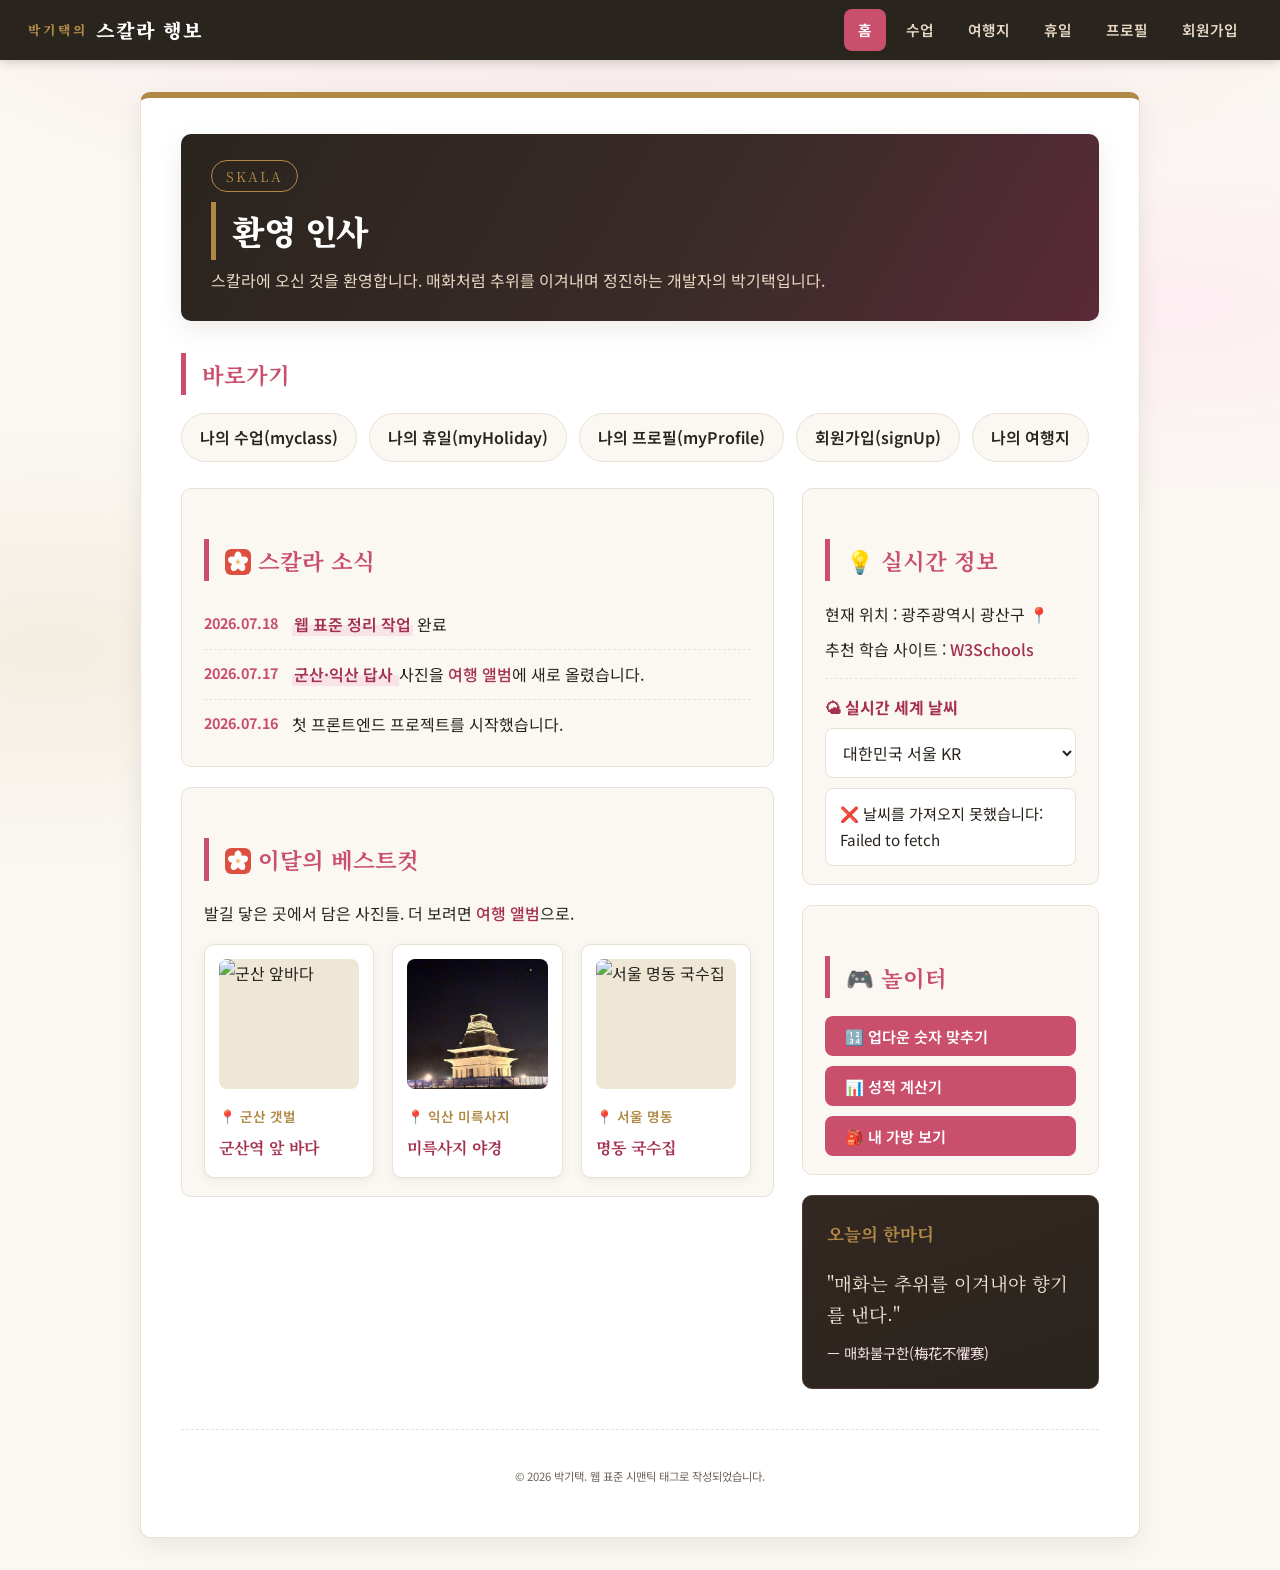
==== commit 5b02e45f: "[과제] 최종 js 및 리드미 작성" ====
--- a/html/index.html
+++ b/html/index.html
@@ -45,49 +45,110 @@
 
       <div class="layout">
         <main>
-          <section class="panel game-section">
+          <!-- 소식 -->
+          <section class="panel news">
             <h2>
-              <img class="maehwa" src="../media/maehwa.svg" alt="" /> Up-Down
-              숫자 맞추기
+              <img class="maehwa" src="../media/maehwa.svg" alt="" /> 스칼라
+              소식
             </h2>
-            <p>컴퓨터가 생각한 1부터 50 사이의 숫자를 맞혀보세요.</p>
-            <button class="btn" type="button" onclick="startUpDownGame()">
-              게임 시작
-            </button>
+            <ul class="news-list">
+              <li>
+                <span class="news-date">2026.07.18</span>
+                <span class="news-body">
+                  <mark>웹 표준 정리 작업</mark> 완료
+                </span>
+              </li>
+              <li>
+                <span class="news-date">2026.07.17</span>
+                <span class="news-body">
+                  <mark>군산·익산 답사 </mark>사진을
+                  <a href="myTrip.html">여행 앨범</a>에 새로 올렸습니다.
+                </span>
+              </li>
+              <li>
+                <span class="news-date">2026.07.16</span>
+                <span class="news-body">
+                  첫 프론트엔드 프로젝트를 시작했습니다.
+                </span>
+              </li>
+            </ul>
           </section>
 
-          <section class="panel">
+          <!-- 베스트컷 -->
+          <section class="panel bestcut">
             <h2>
-              <img class="maehwa" src="../media/maehwa.svg" alt="" /> 성적
-              계산기
+              <img class="maehwa" src="../media/maehwa.svg" alt="" /> 이달의
+              베스트컷
             </h2>
-            <p>과목별 점수를 입력하면 평균과 학점을 계산해 드립니다.</p>
-            <button class="btn" type="button" onclick="calculateGrade()">
-              성적 계산기
-            </button>
-          </section>
-
-          <section class="panel">
-            <h2>
-              <img class="maehwa" src="../media/maehwa.svg" alt="" /> 내 가방
-            </h2>
-            <p>오늘 챙겨야 할 준비물을 담아보세요.</p>
-            <button class="btn" type="button" onclick="ShowMyBag()">
-              가방 건들기
-            </button>
+            <p>
+              발길 닿은 곳에서 담은 사진들. 더 보려면
+              <a href="myTrip.html">여행 앨범</a>으로.
+            </p>
+            <div class="bestcut-grid">
+              <figure class="trip-card">
+                <div class="trip-photo">
+                  <img src="../media/gunsan.jpg" alt="군산 앞바다" />
+                </div>
+                <span class="place">📍 군산 갯벌</span>
+                <figcaption>군산역 앞 바다</figcaption>
+              </figure>
+              <figure class="trip-card">
+                <div class="trip-photo">
+                  <img src="../media/iksan.jpg" alt="익산 미륵사지" />
+                </div>
+                <span class="place">📍 익산 미륵사지</span>
+                <figcaption>미륵사지 야경</figcaption>
+              </figure>
+              <figure class="trip-card">
+                <div class="trip-photo">
+                  <img src="../media/seoul.jpg" alt="서울 명동 국수집" />
+                </div>
+                <span class="place">📍 서울 명동</span>
+                <figcaption>명동 국수집</figcaption>
+              </figure>
+            </div>
           </section>
         </main>
 
         <aside>
-          <section class="panel">
+          <section class="panel realtime-info">
             <h2>💡 실시간 정보</h2>
             <p>현재 위치 : 광주광역시 광산구 📍</p>
             <p>
               추천 학습 사이트 :
               <a href="https://www.w3schools.com" target="_blank" rel="noopener"
-                >W3Schools 온라인 튜토리얼</a
+                >W3Schools</a
               >
             </p>
+
+            <div class="weather">
+              <label for="city-select">🌤 실시간 세계 날씨</label>
+              <select id="city-select"></select>
+              <div id="weather-box"></div>
+            </div>
+          </section>
+
+          <section class="panel side-games">
+            <h2>🎮 놀이터</h2>
+            <div class="side-buttons">
+              <button
+                class="btn side-btn"
+                type="button"
+                onclick="startUpDownGame()"
+              >
+                🔢 업다운 숫자 맞추기
+              </button>
+              <button
+                class="btn side-btn"
+                type="button"
+                onclick="calculateGrade()"
+              >
+                📊 성적 계산기
+              </button>
+              <button class="btn side-btn" type="button" onclick="ShowMyBag()">
+                🎒 내 가방 보기
+              </button>
+            </div>
           </section>
 
           <section class="quote">
@@ -108,5 +169,6 @@
     <script src="../script/upDown.js"></script>
     <script src="../script/grade.js"></script>
     <script src="../script/bag.js"></script>
+    <script type="module" src="../script/realtimeInfo.js"></script>
   </body>
 </html>
--- a/css/style.css
+++ b/css/style.css
@@ -318,6 +318,58 @@
   transform: translateY(0);
 }
 
+/* .news-list — index 메인 '스칼라 소식' 최신 글 목록 */
+.news-list {
+  list-style: none;
+  padding: 0;
+  margin: 0.6rem 0 0;
+}
+.news-list li {
+  display: flex;
+  gap: 14px;
+  padding: 10px 0;
+  border-bottom: 1px dashed var(--line);
+}
+.news-list li:last-child {
+  border-bottom: none;
+}
+.news-list .news-date {
+  flex: 0 0 auto;
+  min-width: 62px;
+  color: var(--plum);
+  font-weight: 700;
+  font-size: 0.9rem;
+}
+
+/* .bestcut-grid — index 메인 '이달의 베스트컷' 사진 그리드 (trip-card 재사용) */
+.bestcut-grid {
+  display: grid;
+  grid-template-columns: repeat(auto-fill, minmax(150px, 1fr));
+  gap: 18px;
+  margin-top: 1rem;
+}
+.bestcut-grid .trip-photo {
+  height: 130px;
+}
+.bestcut-grid figcaption {
+  font-family: "Noto Serif KR", serif;
+  color: var(--plum-dark);
+  font-weight: 700;
+  margin-top: 4px;
+}
+
+/* .side-buttons — index 사이드바(aside) '놀이터' 세로 버튼 묶음 */
+.side-buttons {
+  display: flex;
+  flex-direction: column;
+  gap: 10px;
+  margin-top: 0.6rem;
+}
+.side-btn {
+  width: 100%;
+  text-align: left;
+}
+
 /* .quote — index 사이드(aside) 명언 카드 */
 .quote {
   background: linear-gradient(160deg, #332721, #2a241e);
@@ -342,6 +394,28 @@
   color: var(--plum-soft);
   font-style: normal;
   font-size: 0.9rem;
+}
+
+/* .weather — index 사이드바 '실시간 세계 날씨' 위젯 (realtimeInfo.js 가 채움) */
+.weather {
+  margin-top: 14px;
+  padding-top: 14px;
+  border-top: 1px dashed var(--line);
+}
+.weather label {
+  display: block;
+  font-weight: 700;
+  color: var(--plum-dark);
+  margin-bottom: 6px;
+}
+#weather-box {
+  margin-top: 10px;
+  padding: 12px 14px;
+  background: var(--paper-card);
+  border: 1px solid var(--line);
+  border-radius: 8px;
+  font-size: 0.95rem;
+  line-height: 1.7;
 }
 
 /* .timetable — myClass 강의 시간표 */
